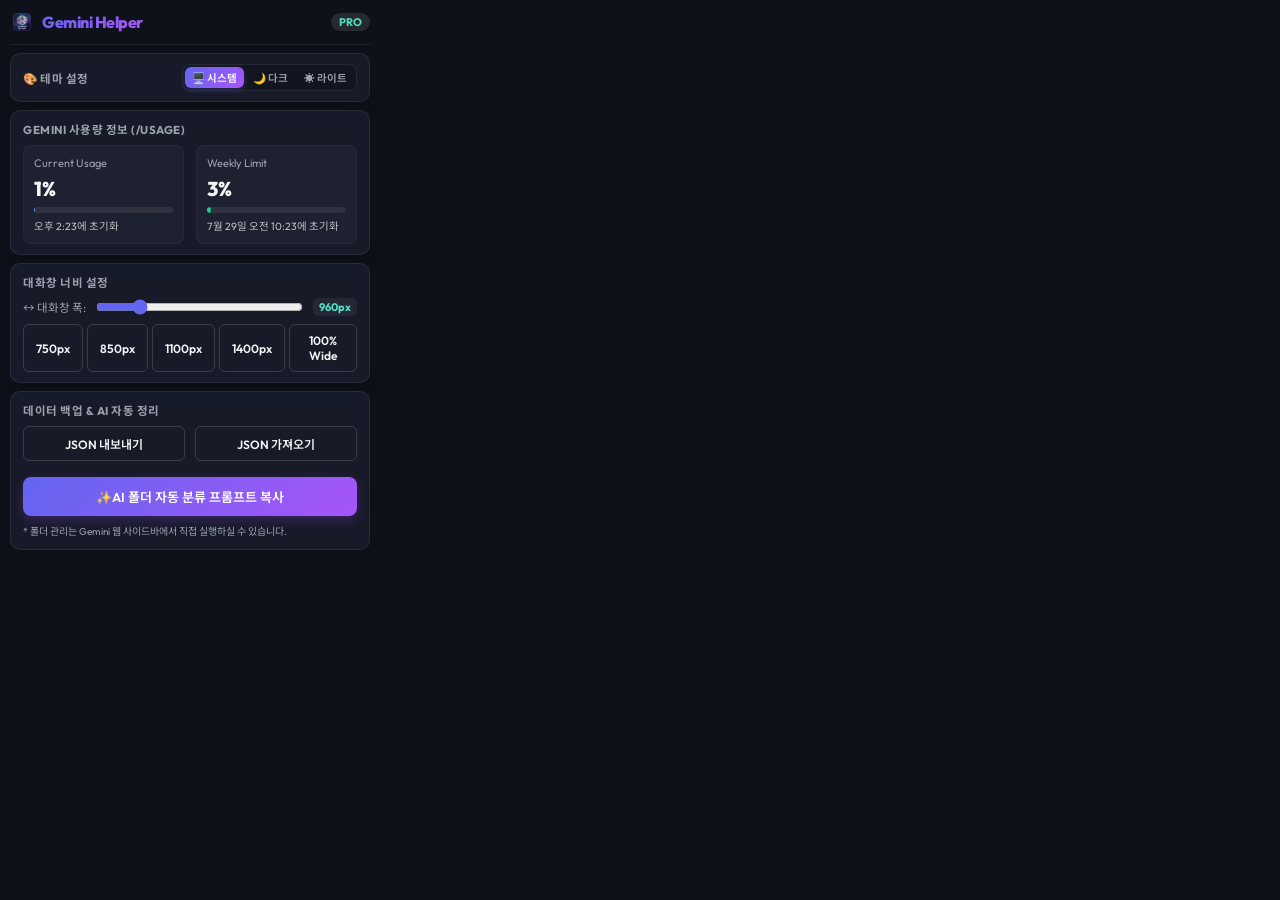
==== popup/popup.html @ 3187b2e6 "feat: Gemini 사용량 트래킹, 테마 선택 및 대화창 너비 조절 기능 추가 - gemini.google.com/usage 데이터 수집 연동 및 드래그 앤 드롭 플로팅 위젯 " ====
<!DOCTYPE html>
<html lang="ko">
<head>
  <meta charset="UTF-8">
  <meta name="viewport" content="width=device-width, initial-scale=1.0">
  <title>Gemini Extension Helper</title>
  <link rel="preconnect" href="https://fonts.googleapis.com">
  <link rel="preconnect" href="https://fonts.gstatic.com" crossorigin>
  <link href="https://fonts.googleapis.com/css2?family=Outfit:wght@300;400;600;800&family=Noto+Sans+KR:wght@300;400;700&display=swap" rel="stylesheet">
  <link rel="stylesheet" href="popup.css">
</head>
<body>
  <div class="app-container">
    <!-- 헤더 -->
    <header class="app-header">
      <div class="logo-area">
        <img src="../icons/logo.png" class="logo-img" alt="logo" style="width: 24px; height: 24px; border-radius: 6px; object-fit: contain;">
        <h1>Gemini Helper</h1>
      </div>
      <span class="version" id="plan-badge" style="background: rgba(255,255,255,0.1); padding: 2px 8px; border-radius: 10px; font-weight: 700; color: #50e3c2;">PRO</span>
    </header>

    <!-- 테마 설정 카드 -->
    <section class="card theme-section">
      <div style="display: flex; align-items: center; justify-content: space-between; gap: 8px;">
        <span class="section-title" style="margin-bottom: 0; white-space: nowrap;">🎨 테마 설정</span>
        <div class="theme-toggle-group" id="theme-toggle-group">
          <button class="theme-btn active" data-theme="system" title="크롬/시스템 설정에 따름">🖥️ 시스템</button>
          <button class="theme-btn" data-theme="dark" title="다크 모드">🌙 다크</button>
          <button class="theme-btn" data-theme="light" title="라이트 모드">☀️ 라이트</button>
        </div>
      </div>
    </section>

    <!-- 실시간 Gemini 사용량 트래커 (/usage 연동) -->
    <section class="card usage-section">
      <h2 class="section-title">Gemini 사용량 정보 (/usage)</h2>
      <div class="usage-grid">
        <div class="usage-box">
          <div class="usage-label">Current Usage</div>
          <div class="usage-value" id="current-usage">1%</div>
          <div class="progress-container">
            <div class="progress-bar" id="current-progress" style="width: 1%"></div>
          </div>
          <div class="usage-subtext" id="current-usage-sub" style="font-size: 10.5px; opacity: 0.75; margin-top: 5px;">오후 2:23에 초기화</div>
        </div>
        <div class="usage-box">
          <div class="usage-label">Weekly Limit</div>
          <div class="usage-value" id="weekly-usage">3%</div>
          <div class="progress-container">
            <div class="progress-bar weekly" id="weekly-progress" style="width: 3%"></div>
          </div>
          <div class="usage-subtext" id="weekly-usage-sub" style="font-size: 10.5px; opacity: 0.75; margin-top: 5px;">7월 29일 오전 10:23에 초기화</div>
        </div>
      </div>
    </section>

    <!-- 대화창 너비 설정 카드 -->
    <section class="card width-section">
      <h2 class="section-title">대화창 너비 설정</h2>
      <div style="display: flex; align-items: center; justify-content: space-between; gap: 10px; margin-bottom: 8px;">
        <span style="font-size: 11.5px; color: var(--text-muted);">↔️ 대화창 폭:</span>
        <input type="range" id="popup-width-range" min="750" max="1800" step="25" value="960" style="flex-grow: 1; accent-color: #6366f1; cursor: pointer;">
        <span id="popup-width-val" style="font-size: 11px; font-weight: 700; color: #50e3c2; background: rgba(255,255,255,0.06); padding: 2px 6px; border-radius: 6px;">960px</span>
      </div>
      <div style="display: flex; justify-content: space-between; gap: 4px;">
        <button class="btn btn-outline btn-xs popup-preset-btn" data-width="750px">750px</button>
        <button class="btn btn-outline btn-xs popup-preset-btn" data-width="850px">850px</button>
        <button class="btn btn-outline btn-xs popup-preset-btn" data-width="1100px">1100px</button>
        <button class="btn btn-outline btn-xs popup-preset-btn" data-width="1400px">1400px</button>
        <button class="btn btn-outline btn-xs popup-preset-btn" data-width="100%">100% Wide</button>
      </div>
    </section>

    <!-- 백업 및 AI 자동 정리 도구 (폴더 관리는 사이드바에서 일임) -->
    <section class="card tools-section">
      <h2 class="section-title">데이터 백업 & AI 자동 정리</h2>
      <div class="tools-grid">
        <button id="btn-export-json" class="btn btn-outline" title="폴더 구조 백업">JSON 내보내기</button>
        <button id="btn-import-json" class="btn btn-outline" title="폴더 구조 복원">JSON 가져오기</button>
        <input type="file" id="file-import-json" class="hidden" accept=".json">
      </div>
      <button id="btn-ai-prompt" class="btn btn-gradient-purple">
        <span class="icon">✨</span> AI 폴더 자동 분류 프롬프트 복사
      </button>
      <div class="prompt-hint">
        * 폴더 관리는 Gemini 웹 사이드바에서 직접 실행하실 수 있습니다.
      </div>
    </section>
  </div>
  <script src="popup.js"></script>
</body>
</html>
---- popup/popup.css ----
/* popup.css - Gemini Extension Modern Theme CSS */

:root {
  --bg-primary: #0f111a;
  --bg-card: rgba(30, 34, 51, 0.6);
  --border-color: rgba(255, 255, 255, 0.08);
  
  --color-blue: #4a90e2;
  --color-green: #50e3c2;
  --color-orange: #f5a623;
  --color-red: #e25c5c;
  --color-lime: #b8e986;
  --color-purple: #bd10e0;

  --text-main: #f3f4f6;
  --text-muted: #9ca3af;
  --text-disabled: #6b7280;
  
  --font-family: 'Outfit', 'Noto Sans KR', sans-serif;
  --gradient-accent: linear-gradient(135deg, #6366f1 0%, #a855f7 100%);
}

body[data-theme="light"] {
  --bg-primary: #f8fafc;
  --bg-card: #ffffff;
  --border-color: #cbd5e1;
  --text-main: #0f172a;
  --text-muted: #475569;
  --text-disabled: #94a3b8;
}

body[data-theme="light"] .card {
  background: #ffffff;
  border: 1px solid #cbd5e1;
  box-shadow: 0 2px 8px rgba(0, 0, 0, 0.05);
}

body[data-theme="light"] .btn-outline,
body[data-theme="light"] .popup-preset-btn {
  border: 1.5px solid #cbd5e1 !important;
  background: #f1f5f9 !important;
  color: #1e293b !important;
  font-weight: 600;
}

body[data-theme="light"] .btn-outline:hover,
body[data-theme="light"] .popup-preset-btn:hover {
  background: #e2e8f0 !important;
  border-color: #6366f1 !important;
  color: #4338ca !important;
}

body[data-theme="light"] .usage-box {
  background: #f8fafc;
  border: 1px solid #cbd5e1;
}

body[data-theme="light"] .progress-container {
  background: #e2e8f0;
}

/* Theme Toggle Group Buttons */
.theme-toggle-group {
  display: flex;
  background: rgba(0, 0, 0, 0.2);
  border: 1px solid var(--border-color);
  border-radius: 8px;
  padding: 2px;
  gap: 2px;
}

body[data-theme="light"] .theme-toggle-group {
  background: #e2e8f0;
}

.theme-btn {
  background: transparent;
  border: none;
  color: var(--text-muted);
  font-family: var(--font-family);
  font-size: 10.5px;
  font-weight: 600;
  padding: 3px 7px;
  border-radius: 6px;
  cursor: pointer;
  transition: all 0.15s ease;
  white-space: nowrap;
}

.theme-btn:hover {
  color: var(--text-main);
}

.theme-btn.active {
  background: var(--gradient-accent);
  color: #ffffff;
  box-shadow: 0 2px 6px rgba(99, 102, 241, 0.3);
}

* {
  box-sizing: border-box;
  margin: 0;
  padding: 0;
}

body {
  width: 380px;
  background-color: var(--bg-primary);
  font-family: var(--font-family);
  color: var(--text-main);
  padding: 10px;
  overflow: hidden;
}

body::-webkit-scrollbar {
  display: none !important;
}

/* App Container */
.app-container {
  display: flex;
  flex-direction: column;
  gap: 8px;
}

/* Header */
.app-header {
  display: flex;
  justify-content: space-between;
  align-items: center;
  border-bottom: 1px solid var(--border-color);
  padding-bottom: 10px;
}

.logo-area {
  display: flex;
  align-items: center;
  gap: 8px;
}

.logo-icon {
  width: 24px;
  height: 24px;
  background: var(--gradient-accent);
  border-radius: 6px;
  box-shadow: 0 0 10px rgba(168, 85, 247, 0.4);
}

.app-header h1 {
  font-size: 16px;
  font-weight: 800;
  letter-spacing: -0.5px;
  background: var(--gradient-accent);
  -webkit-background-clip: text;
  -webkit-text-fill-color: transparent;
}

.app-header .version {
  font-size: 11px;
  color: var(--text-muted);
}

/* Base Card Style */
.card {
  background: var(--bg-card);
  backdrop-filter: blur(10px);
  -webkit-backdrop-filter: blur(10px);
  border: 1px solid var(--border-color);
  border-radius: 10px;
  padding: 10px 12px;
  box-shadow: 0 4px 16px rgba(0, 0, 0, 0.15);
}

.section-title {
  font-size: 11.5px;
  font-weight: 700;
  color: var(--text-muted);
  margin-bottom: 8px;
  letter-spacing: 0.5px;
  text-transform: uppercase;
}

/* Usage Tracker Section */
.usage-grid {
  display: grid;
  grid-template-columns: 1fr 1fr;
  gap: 12px;
}

.usage-box {
  background: rgba(255, 255, 255, 0.03);
  border: 1px solid rgba(255, 255, 255, 0.04);
  border-radius: 8px;
  padding: 10px;
  display: flex;
  flex-direction: column;
}

.usage-label {
  font-size: 11px;
  color: var(--text-muted);
  margin-bottom: 6px;
}

.usage-value {
  font-size: 20px;
  font-weight: 800;
  margin-bottom: 6px;
  display: flex;
  align-items: baseline;
  gap: 2px;
}

.usage-value .unit {
  font-size: 12px;
  font-weight: 400;
  color: var(--text-muted);
}

.progress-container {
  width: 100%;
  height: 6px;
  background: rgba(255, 255, 255, 0.08);
  border-radius: 3px;
  overflow: hidden;
}

.progress-bar {
  height: 100%;
  border-radius: 3px;
  background: linear-gradient(90deg, #60a5fa, #3b82f6);
  transition: width 0.4s ease;
}

.progress-bar.weekly {
  background: linear-gradient(90deg, #34d399, #10b981);
}

/* Folder Section */
.section-header {
  display: flex;
  justify-content: space-between;
  align-items: center;
  margin-bottom: 12px;
}

.section-header .section-title {
  margin-bottom: 0;
}

/* Buttons */
.btn {
  font-family: var(--font-family);
  font-weight: 600;
  border-radius: 6px;
  border: none;
  cursor: pointer;
  display: inline-flex;
  align-items: center;
  justify-content: center;
  transition: all 0.2s ease;
}

.btn-sm {
  padding: 6px 12px;
  font-size: 11px;
}

.btn-xs {
  padding: 4px 8px;
  font-size: 10px;
}

.btn-primary {
  background: var(--gradient-accent);
  color: #fff;
  box-shadow: 0 2px 8px rgba(168, 85, 247, 0.2);
}

.btn-primary:hover {
  opacity: 0.9;
  transform: translateY(-1px);
}

.btn-secondary {
  background: rgba(255, 255, 255, 0.1);
  color: var(--text-main);
}

.btn-secondary:hover {
  background: rgba(255, 255, 255, 0.15);
}

.btn-accent {
  background: #10b981;
  color: #fff;
}

.btn-accent:hover {
  background: #059669;
}

.btn-outline {
  border: 1px solid rgba(255, 255, 255, 0.15);
  background: transparent;
  color: var(--text-main);
  padding: 8px 12px;
  font-size: 12px;
}

.btn-outline:hover {
  background: rgba(255, 255, 255, 0.05);
  border-color: rgba(255, 255, 255, 0.3);
}

.btn-gradient-purple {
  background: var(--gradient-accent);
  color: white;
  width: 100%;
  padding: 10px;
  font-size: 13px;
  border-radius: 8px;
  box-shadow: 0 4px 12px rgba(124, 58, 237, 0.3);
  margin-top: 8px;
}

.btn-gradient-purple:hover {
  transform: translateY(-1px);
  box-shadow: 0 6px 16px rgba(124, 58, 237, 0.4);
}

/* Folder Input Form */
.folder-input-area {
  background: rgba(255, 255, 255, 0.04);
  border: 1px solid rgba(255, 255, 255, 0.06);
  border-radius: 8px;
  padding: 12px;
  margin-bottom: 12px;
  display: flex;
  flex-direction: column;
  gap: 10px;
  animation: slideDown 0.2s ease-out;
}

.input-field {
  width: 100%;
  background: rgba(0, 0, 0, 0.2);
  border: 1px solid var(--border-color);
  border-radius: 6px;
  padding: 8px;
  color: #fff;
  font-family: var(--font-family);
  font-size: 12px;
}

.input-field:focus {
  outline: none;
  border-color: #6366f1;
}

.color-picker-row {
  display: flex;
  align-items: center;
  gap: 10px;
  font-size: 11px;
  color: var(--text-muted);
}

.color-options {
  display: flex;
  gap: 6px;
}

.color-dot {
  width: 16px;
  height: 16px;
  border-radius: 50%;
  cursor: pointer;
  border: 2px solid transparent;
  transition: all 0.15s ease;
}

.color-dot.active {
  border-color: #fff;
  transform: scale(1.15);
}

.button-row {
  display: flex;
  justify-content: flex-end;
  gap: 6px;
}

/* Folder Tree styling */
.folder-tree-wrapper {
  max-height: 240px;
  overflow-y: auto;
  padding-right: 4px;
}

/* 스크롤바 디자인 */
.folder-tree-wrapper::-webkit-scrollbar {
  width: 4px;
}
.folder-tree-wrapper::-webkit-scrollbar-track {
  background: transparent;
}
.folder-tree-wrapper::-webkit-scrollbar-thumb {
  background: rgba(255, 255, 255, 0.1);
  border-radius: 2px;
}

.folder-tree {
  list-style: none;
}

.empty-state {
  text-align: center;
  font-size: 11px;
  color: var(--text-disabled);
  padding: 30px 0;
  line-height: 1.6;
}

/* 개별 트리 노드 */
.folder-node {
  margin-top: 4px;
}

.folder-header-row {
  display: flex;
  align-items: center;
  justify-content: space-between;
  padding: 6px 8px;
  border-radius: 6px;
  cursor: pointer;
  transition: background 0.15s ease;
}

.folder-header-row:hover {
  background: rgba(255, 255, 255, 0.05);
}

.folder-left-content {
  display: flex;
  align-items: center;
  gap: 6px;
  flex-grow: 1;
  min-width: 0; /* 말줄임표 작동 목적 */
}

.folder-tag-dot {
  width: 10px;
  height: 10px;
  border-radius: 50%;
  flex-shrink: 0;
}

.folder-toggle-icon {
  font-size: 9px;
  color: var(--text-muted);
  width: 12px;
  text-align: center;
  transition: transform 0.2s ease;
}

.folder-toggle-icon.expanded {
  transform: rotate(90deg);
}

.folder-title {
  font-size: 12px;
  white-space: nowrap;
  overflow: hidden;
  text-overflow: ellipsis;
}

.folder-actions {
  display: flex;
  gap: 4px;
  opacity: 0;
  transition: opacity 0.15s ease;
}

.folder-header-row:hover .folder-actions {
  opacity: 1;
}

.folder-action-btn {
  background: transparent;
  border: none;
  cursor: pointer;
  color: var(--text-muted);
  font-size: 10px;
  padding: 2px 4px;
  border-radius: 3px;
}

.folder-action-btn:hover {
  background: rgba(255, 255, 255, 0.1);
  color: #fff;
}

.folder-children-list {
  list-style: none;
  padding-left: 14px;
  border-left: 1px dotted rgba(255, 255, 255, 0.1);
  margin-left: 12px;
  display: none;
}

.folder-children-list.show {
  display: block;
}

/* Tools Section */
.tools-grid {
  display: grid;
  grid-template-columns: 1fr 1fr;
  gap: 10px;
  margin-bottom: 8px;
}

.prompt-hint {
  font-size: 10px;
  color: var(--text-muted);
  line-height: 1.5;
  margin-top: 8px;
}

.hidden {
  display: none !important;
}

/* Keyframes */
@keyframes slideDown {
  from {
    opacity: 0;
    transform: translateY(-8px);
  }
  to {
    opacity: 1;
    transform: translateY(0);
  }
}
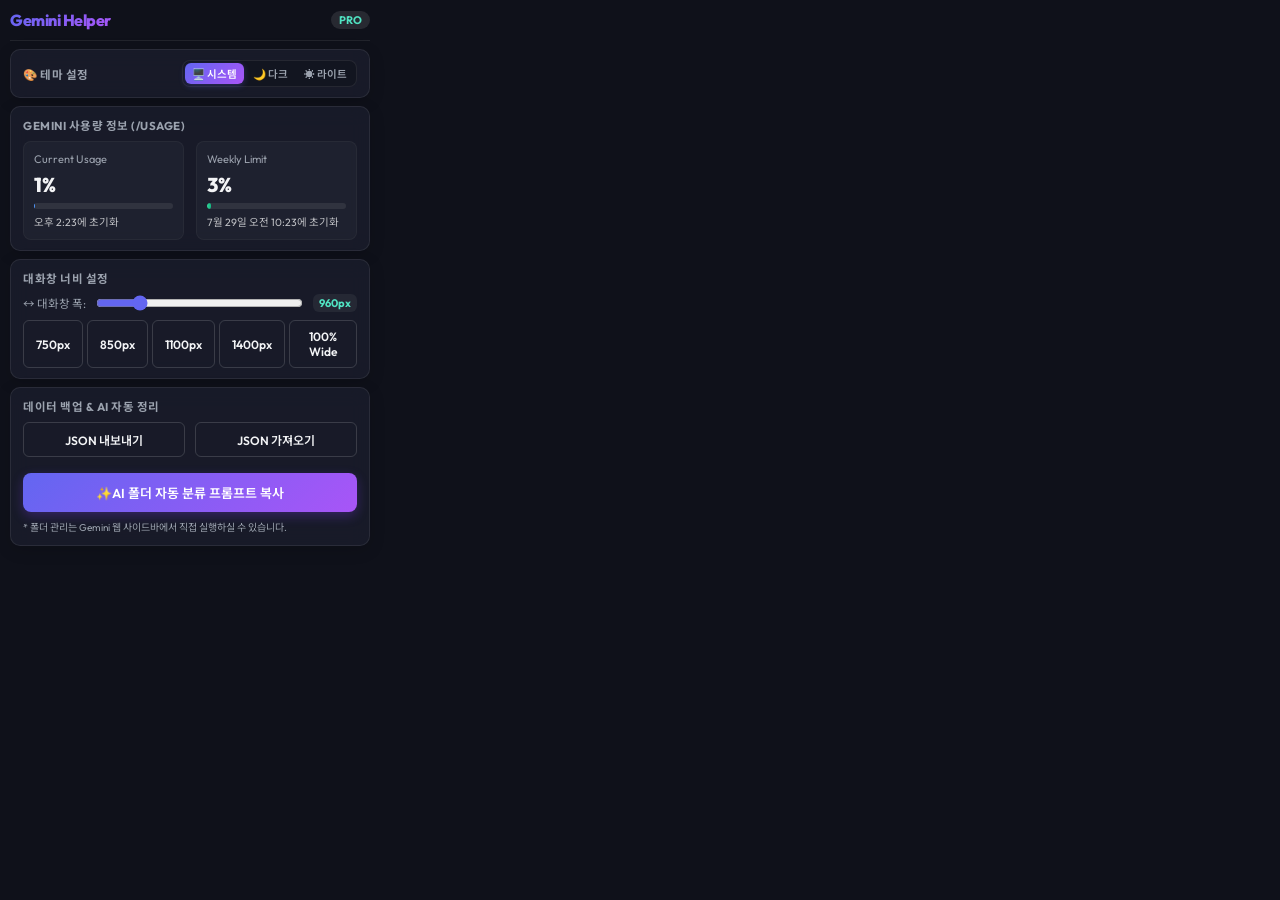
==== commit 3a86600b: "fix: 새로고침 시 사용량 1% 리셋 버그 완치 및 팝업 실시간 동기화 연동 - [Fix] 새로고침(F5) 시 기존 유효 사용량(14%) 스토리지 보존 락 적용 (1% 리셋 버그" ====
--- a/popup/popup.html
+++ b/popup/popup.html
@@ -14,7 +14,6 @@
     <!-- 헤더 -->
     <header class="app-header">
       <div class="logo-area">
-        <img src="../icons/logo.png" class="logo-img" alt="logo" style="width: 24px; height: 24px; border-radius: 6px; object-fit: contain;">
         <h1>Gemini Helper</h1>
       </div>
       <span class="version" id="plan-badge" style="background: rgba(255,255,255,0.1); padding: 2px 8px; border-radius: 10px; font-weight: 700; color: #50e3c2;">PRO</span>
